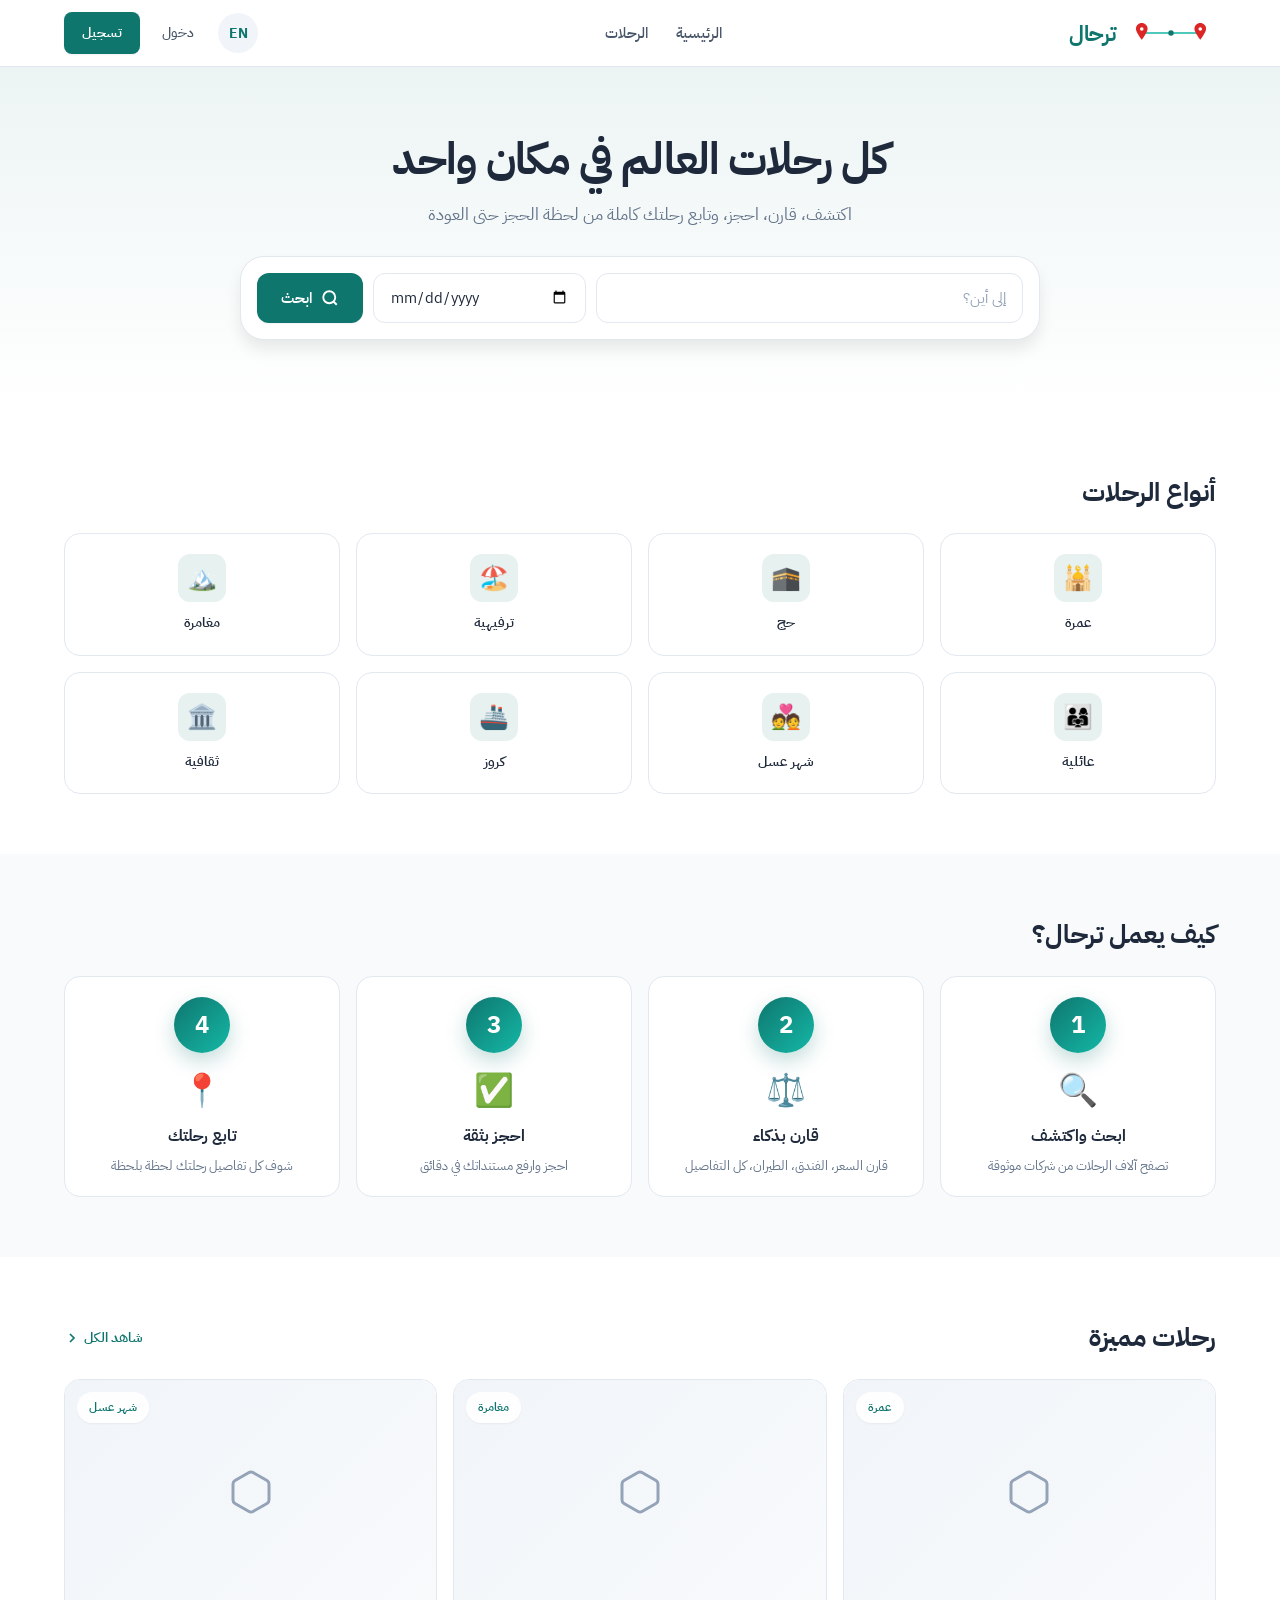
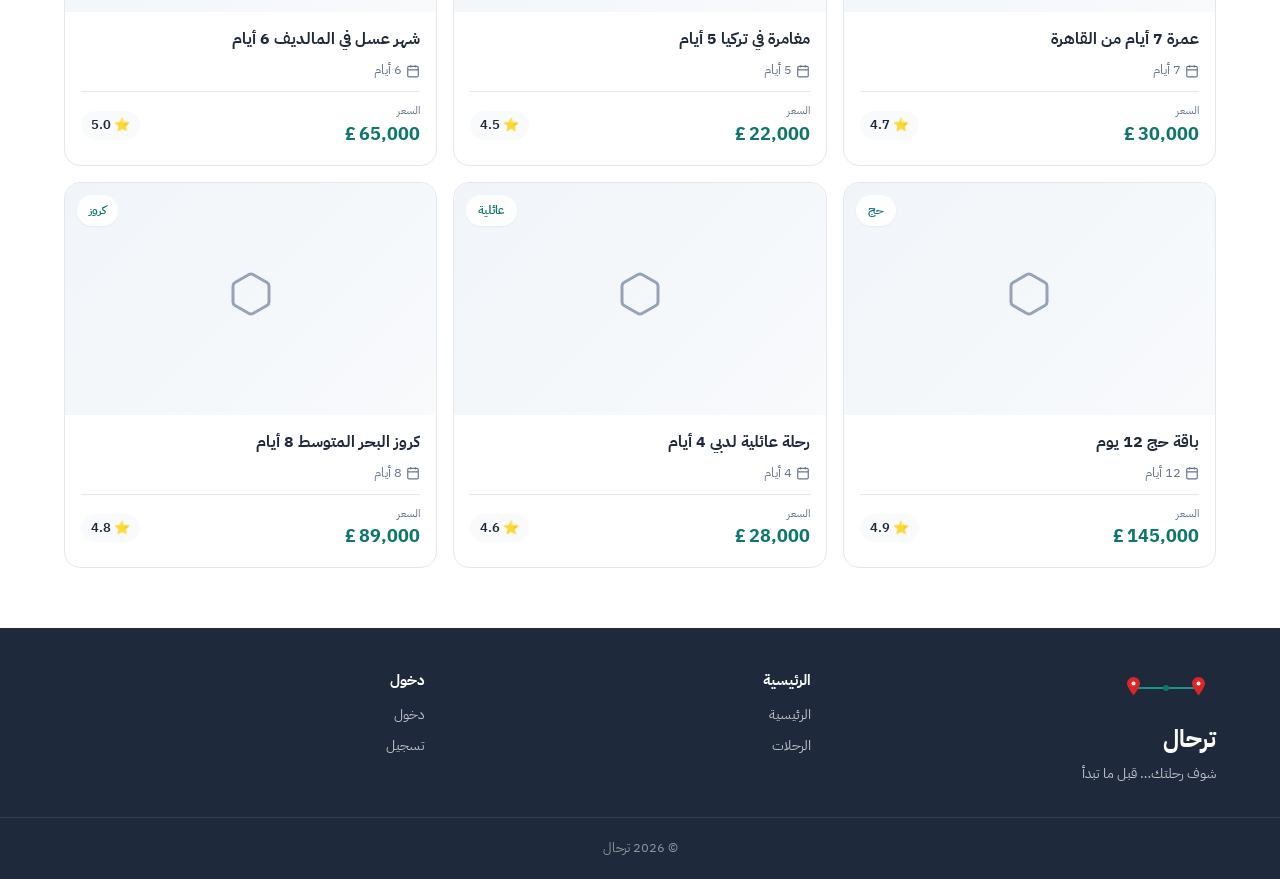
==== index.html @ b5b9d5e1 "Create index.html" ====
<!DOCTYPE html>
<html lang="ar" dir="rtl">
<head>
  <meta charset="UTF-8">
  <meta name="viewport" content="width=device-width, initial-scale=1.0, maximum-scale=5.0">
  <meta name="theme-color" content="#0F766E">
  <meta name="description" content="ترحال — منصة الرحلات العالمية. شوف رحلتك… قبل ما تبدأ">
  <title>ترحال — شوف رحلتك… قبل ما تبدأ</title>

  <!-- Favicon -->
  <link rel="icon" type="image/svg+xml" href="data:image/svg+xml,%3Csvg xmlns='http://www.w3.org/2000/svg' viewBox='0 0 100 100'%3E%3Ccircle cx='25' cy='35' r='10' fill='%23DC2626'/%3E%3Ccircle cx='25' cy='50' r='3' fill='%23DC2626'/%3E%3Cline x1='25' y1='42' x2='75' y2='42' stroke='%2314B8A6' stroke-width='3'/%3E%3Ccircle cx='50' cy='42' r='6' fill='%230F766E'/%3E%3Ccircle cx='75' cy='35' r='10' fill='%23DC2626'/%3E%3Ccircle cx='75' cy='50' r='3' fill='%23DC2626'/%3E%3C/svg%3E">

  <!-- Styles -->
  <link rel="stylesheet" href="assets/css/style.css">
</head>
<body>

  <!-- Header (يُملأ تلقائيًا من app.js) -->
  <header id="app-header"></header>

  <!-- ============== MAIN ============== -->
  <main>

    <!-- ============== HERO ============== -->
    <section class="tarhal-hero">
      <div class="tarhal-container">
        <h1 id="hero-title">كل رحلات العالم في مكان واحد</h1>
        <p id="hero-subtitle">اكتشف، قارن، احجز، وتابع رحلتك كاملة من لحظة الحجز حتى العودة</p>

        <div class="tarhal-hero-search">
          <form class="tarhal-hero-search-inner" id="search-form">
            <input
              type="text"
              class="tarhal-input"
              id="search-destination"
              placeholder="إلى أين؟"
              aria-label="الوجهة"
            >
            <input
              type="date"
              class="tarhal-input"
              id="search-date"
              aria-label="تاريخ السفر"
            >
            <button type="submit" class="tarhal-btn tarhal-btn-primary">
              <svg width="18" height="18" viewBox="0 0 24 24" fill="none" stroke="currentColor" stroke-width="2.5">
                <circle cx="11" cy="11" r="8"/>
                <line x1="21" y1="21" x2="16.65" y2="16.65"/>
              </svg>
              <span id="search-btn-text">ابحث</span>
            </button>
          </form>
        </div>
      </div>
    </section>

    <!-- ============== TRIP TYPES ============== -->
    <section class="tarhal-section">
      <div class="tarhal-container">
        <div class="tarhal-section-header">
          <h2 class="tarhal-section-title" id="types-title">أنواع الرحلات</h2>
        </div>
        <div class="tarhal-grid tarhal-grid-4" id="trip-types-grid">
          <!-- سيتم ملؤها من JavaScript -->
        </div>
      </div>
    </section>

    <!-- ============== HOW IT WORKS ============== -->
    <section class="tarhal-section" style="background: var(--bg-light);">
      <div class="tarhal-container">
        <div class="tarhal-section-header">
          <h2 class="tarhal-section-title" id="how-title">كيف يعمل ترحال؟</h2>
        </div>
        <div class="tarhal-grid tarhal-grid-4" id="how-grid">
          <!-- سيتم ملؤها من JavaScript -->
        </div>
      </div>
    </section>

    <!-- ============== FEATURED TRIPS ============== -->
    <section class="tarhal-section">
      <div class="tarhal-container">
        <div class="tarhal-section-header">
          <h2 class="tarhal-section-title" id="featured-title">رحلات مميزة</h2>
          <a href="trips.html" class="tarhal-section-link" id="view-all-link">
            <span>شاهد الكل</span>
            <svg width="16" height="16" viewBox="0 0 24 24" fill="none" stroke="currentColor" stroke-width="2.5">
              <polyline points="9 18 15 12 9 6"/>
            </svg>
          </a>
        </div>
        <div class="tarhal-grid tarhal-grid-3" id="featured-trips-grid">
          <!-- سيتم ملؤها من JavaScript -->
        </div>
      </div>
    </section>

  </main>

  <!-- Footer (يُملأ تلقائيًا من app.js) -->
  <footer id="app-footer"></footer>

  <!-- Scripts -->
  <script src="assets/js/config.js"></script>
  <script src="assets/js/i18n.js"></script>
  <script src="assets/js/app.js"></script>

  <script>
    // ============== INIT ==============
    document.addEventListener('DOMContentLoaded', () => {
      // Render shared UI
      initApp();

      // Translate static texts
      updateStaticTexts();

      // Render trip types
      renderTripTypes();

      // Render "how it works"
      renderHowItWorks();

      // Render featured trips
      renderFeaturedTrips();

      // Setup search form
      setupSearchForm();

      // Re-render on locale change
      window.addEventListener('storage', (e) => {
        if (e.key === 'locale') {
          updateStaticTexts();
          renderTripTypes();
          renderHowItWorks();
          renderFeaturedTrips();
        }
      });
    });

    // ============== STATIC TEXTS ==============
    function updateStaticTexts() {
      document.getElementById('hero-title').textContent = t('home.hero');
      document.getElementById('hero-subtitle').textContent = t('home.sub');
      document.getElementById('search-destination').placeholder = t('home.searchPlaceholder');
      document.getElementById('search-btn-text').textContent = t('home.search');
      document.getElementById('types-title').textContent = t('home.types');
      document.getElementById('how-title').textContent = t('home.howItWorks');
      document.getElementById('featured-title').textContent = t('home.featured');
      document.querySelector('#view-all-link span').textContent = t('home.viewAll');
      document.title = t('app.name') + ' — ' + t('app.tagline');
    }

    // ============== TRIP TYPES ==============
    function renderTripTypes() {
      const grid = document.getElementById('trip-types-grid');
      if (!grid) return;

      const types = [
        { key: 'umrah', icon: '🕌' },
        { key: 'hajj', icon: '🕋' },
        { key: 'leisure', icon: '🏖️' },
        { key: 'adventure', icon: '🏔️' },
        { key: 'family', icon: '👨‍👩‍👧' },
        { key: 'honeymoon', icon: '💑' },
        { key: 'cruise', icon: '🚢' },
        { key: 'cultural', icon: '🏛️' },
      ];

      grid.innerHTML = types.map(type => `
        <a href="trips.html?type=${type.key}" class="tarhal-type-card">
          <div class="tarhal-type-icon" style="font-size: 24px;">${type.icon}</div>
          <div class="tarhal-type-name">${t('tripTypes.' + type.key)}</div>
        </a>
      `).join('');
    }

    // ============== HOW IT WORKS ==============
    function renderHowItWorks() {
      const grid = document.getElementById('how-grid');
      if (!grid) return;

      const steps = [
        { num: '1', key: 'step1', descKey: 'step1Desc', icon: '🔍' },
        { num: '2', key: 'step2', descKey: 'step2Desc', icon: '⚖️' },
        { num: '3', key: 'step3', descKey: 'step3Desc', icon: '✅' },
        { num: '4', key: 'step4', descKey: 'step4Desc', icon: '📍' },
      ];

      grid.innerHTML = steps.map(step => `
        <div class="tarhal-card" style="text-align: center;">
          <div style="
            width: 56px;
            height: 56px;
            margin: 0 auto 12px;
            border-radius: 50%;
            background: linear-gradient(135deg, #0F766E 0%, #14B8A6 100%);
            color: white;
            display: flex;
            align-items: center;
            justify-content: center;
            font-size: 24px;
            font-weight: 700;
            box-shadow: 0 8px 20px rgba(15,118,110,0.25);
          ">${step.num}</div>
          <div style="font-size: 32px; margin-bottom: 8px;">${step.icon}</div>
          <div style="font-size: 16px; font-weight: 700; margin-bottom: 6px; color: var(--text-dark);">
            ${t('home.' + step.key)}
          </div>
          <div style="font-size: 13px; color: var(--text-gray); line-height: 1.6;">
            ${t('home.' + step.descKey)}
          </div>
        </div>
      `).join('');
    }

    // ============== FEATURED TRIPS ==============
    function renderFeaturedTrips() {
      const grid = document.getElementById('featured-trips-grid');
      if (!grid) return;

      // Use MOCK_TRIPS from app.js (first 6)
      const trips = MOCK_TRIPS.slice(0, 6);

      if (trips.length === 0) {
        grid.innerHTML = `
          <div class="tarhal-empty" style="grid-column: 1 / -1;">
            <div class="tarhal-empty-title">${t('trips.noResults')}</div>
            <div class="tarhal-empty-text">${t('trips.noResultsDesc')}</div>
          </div>
        `;
        return;
      }

      const isAr = getLocale() === 'ar';

      grid.innerHTML = trips.map(trip => `
        <a href="trip.html?slug=${trip.slug}" class="tarhal-trip-card">
          <div class="tarhal-trip-card-image">
            ${trip.cover_url
              ? `<img src="${trip.cover_url}" alt="${isAr ? trip.title_ar : trip.title_en}">`
              : `<div class="tarhal-trip-card-placeholder">
                  <svg width="48" height="48" viewBox="0 0 24 24" fill="none" stroke="currentColor" stroke-width="1.5">
                    <path d="M21 16V8a2 2 0 0 0-1-1.73l-7-4a2 2 0 0 0-2 0l-7 4A2 2 0 0 0 3 8v8a2 2 0 0 0 1 1.73l7 4a2 2 0 0 0 2 0l7-4A2 2 0 0 0 21 16z"/>
                  </svg>
                </div>`
            }
            <div class="tarhal-trip-card-badge">${t('tripTypes.' + trip.trip_type)}</div>
          </div>
          <div class="tarhal-trip-card-body">
            <h3 class="tarhal-trip-card-title">${isAr ? trip.title_ar : trip.title_en}</h3>
            <div class="tarhal-trip-card-meta">
              <span class="tarhal-trip-card-meta-item">
                <svg width="14" height="14" viewBox="0 0 24 24" fill="none" stroke="currentColor" stroke-width="2">
                  <rect x="3" y="4" width="18" height="18" rx="2" ry="2"/>
                  <line x1="16" y1="2" x2="16" y2="6"/>
                  <line x1="8" y1="2" x2="8" y2="6"/>
                  <line x1="3" y1="10" x2="21" y2="10"/>
                </svg>
                ${trip.days} ${t('trips.days')}
              </span>
            </div>
            <div class="tarhal-trip-card-footer">
              <div>
                <div class="tarhal-trip-card-price-label">${t('trip.price')}</div>
                <div class="tarhal-trip-card-price">${formatPrice(trip.base_price, trip.currency)}</div>
              </div>
              ${trip.rating_avg > 0 ? `
                <div class="tarhal-trip-card-rating">
                  ⭐ ${trip.rating_avg.toFixed(1)}
                </div>
              ` : ''}
            </div>
          </div>
        </a>
      `).join('');
    }

    // ============== SEARCH FORM ==============
    function setupSearchForm() {
      const form = document.getElementById('search-form');
      if (!form) return;

      form.addEventListener('submit', (e) => {
        e.preventDefault();
        const destination = document.getElementById('search-destination').value.trim();
        const date = document.getElementById('search-date').value;

        const params = new URLSearchParams();
        if (destination) params.set('q', destination);
        if (date) params.set('date', date);

        window.location.href = 'trips.html' + (params.toString() ? '?' + params.toString() : '');
      });
    }
  </script>

</body>
</html>
---- assets/css/style.css ----
/* ============================================
   TARHAL — Main Stylesheet
   Deep Teal Theme + IBM Plex Sans Arabic
   ============================================ */

/* ============== FONTS ============== */
@import url('https://fonts.googleapis.com/css2?family=IBM+Plex+Sans+Arabic:wght@300;400;500;600;700&family=Inter:wght@300;400;500;600;700&display=swap');

/* ============== CSS VARIABLES ============== */
:root {
  /* Brand Colors */
  --primary: #0F766E;
  --primary-dark: #0B5A53;
  --primary-light: #14B8A6;
  --accent: #D4A574;
  --accent-dark: #B8895A;
  --red: #DC2626;

  /* Text */
  --text-dark: #1E293B;
  --text-medium: #475569;
  --text-gray: #64748B;
  --text-light: #94A3B8;

  /* Backgrounds */
  --bg-white: #FFFFFF;
  --bg-light: #F8FAFC;
  --bg-gray: #F1F5F9;

  /* Borders */
  --border: #E2E8F0;
  --border-dark: #CBD5E1;

  /* Status */
  --success: #16A34A;
  --error: #DC2626;
  --warning: #EA580C;
  --info: #0284C7;

  /* Layout */
  --radius-sm: 8px;
  --radius: 12px;
  --radius-lg: 16px;
  --radius-xl: 24px;

  /* Shadows */
  --shadow-sm: 0 1px 2px rgba(0,0,0,0.05);
  --shadow: 0 4px 6px rgba(0,0,0,0.07);
  --shadow-md: 0 10px 15px rgba(0,0,0,0.08);
  --shadow-lg: 0 20px 25px rgba(0,0,0,0.1);

  /* Spacing */
  --container-max: 1200px;
  --container-padding: 16px;

  /* Transition */
  --transition: all 0.2s ease;

  /* Font */
  --font-ar: 'IBM Plex Sans Arabic', 'Cairo', sans-serif;
  --font-en: 'Inter', sans-serif;
}

/* ============== RESET ============== */
*,
*::before,
*::after {
  box-sizing: border-box;
  margin: 0;
  padding: 0;
}

html {
  scroll-behavior: smooth;
  -webkit-text-size-adjust: 100%;
}

body {
  font-family: var(--font-ar);
  font-size: 16px;
  line-height: 1.6;
  color: var(--text-dark);
  background: var(--bg-white);
  -webkit-font-smoothing: antialiased;
  -moz-osx-font-smoothing: grayscale;
  min-height: 100vh;
  display: flex;
  flex-direction: column;
  overflow-x: hidden;
}

html[lang="en"] body {
  font-family: var(--font-en);
}

img {
  max-width: 100%;
  height: auto;
  display: block;
}

a {
  color: inherit;
  text-decoration: none;
  transition: var(--transition);
}

button {
  font-family: inherit;
  cursor: pointer;
  border: none;
  background: none;
  color: inherit;
  font-size: inherit;
}

input,
textarea,
select {
  font-family: inherit;
  font-size: inherit;
  color: inherit;
}

ul {
  list-style: none;
}

/* ============== CONTAINER ============== */
.tarhal-container {
  max-width: var(--container-max);
  margin: 0 auto;
  padding: 0 var(--container-padding);
  width: 100%;
}

/* ============== HEADER ============== */
.tarhal-header {
  position: sticky;
  top: 0;
  z-index: 100;
  background: rgba(255, 255, 255, 0.95);
  backdrop-filter: blur(12px);
  -webkit-backdrop-filter: blur(12px);
  border-bottom: 1px solid var(--border);
}

.tarhal-header-inner {
  max-width: var(--container-max);
  margin: 0 auto;
  padding: 12px var(--container-padding);
  display: flex;
  align-items: center;
  justify-content: space-between;
  gap: 16px;
}

.tarhal-logo {
  display: flex;
  align-items: center;
  gap: 10px;
  flex-shrink: 0;
}

.tarhal-logo svg {
  display: block;
}

.tarhal-logo-text {
  font-size: 22px;
  font-weight: 700;
  color: var(--primary);
  letter-spacing: -0.02em;
}

.tarhal-nav-desktop {
  display: none;
  gap: 28px;
  align-items: center;
  flex: 1;
  justify-content: center;
}

.tarhal-nav-desktop a {
  font-weight: 500;
  color: var(--text-medium);
  font-size: 15px;
  position: relative;
}

.tarhal-nav-desktop a:hover {
  color: var(--primary);
}

.tarhal-header-actions {
  display: flex;
  align-items: center;
  gap: 10px;
}

.tarhal-locale-btn {
  width: 40px;
  height: 40px;
  border-radius: 50%;
  background: var(--bg-gray);
  color: var(--primary);
  font-weight: 700;
  font-size: 14px;
  display: flex;
  align-items: center;
  justify-content: center;
  transition: var(--transition);
}

.tarhal-locale-btn:hover {
  background: var(--primary);
  color: white;
}

.tarhal-auth-actions,
.tarhal-user-actions {
  display: flex;
  align-items: center;
  gap: 8px;
}

.tarhal-btn-text {
  padding: 8px 14px;
  font-weight: 500;
  color: var(--text-medium);
  font-size: 14px;
  border-radius: var(--radius-sm);
  transition: var(--transition);
}

.tarhal-btn-text:hover {
  color: var(--primary);
  background: var(--bg-light);
}

.tarhal-btn-primary-sm {
  padding: 10px 18px;
  background: var(--primary);
  color: white;
  font-weight: 600;
  font-size: 14px;
  border-radius: var(--radius-sm);
  transition: var(--transition);
  box-shadow: var(--shadow-sm);
}

.tarhal-btn-primary-sm:hover {
  background: var(--primary-dark);
  box-shadow: var(--shadow);
}

.tarhal-mobile-menu-btn {
  width: 40px;
  height: 40px;
  display: flex;
  align-items: center;
  justify-content: center;
  color: var(--text-dark);
  border-radius: var(--radius-sm);
  transition: var(--transition);
}

.tarhal-mobile-menu-btn:hover {
  background: var(--bg-gray);
}

.tarhal-mobile-menu {
  border-top: 1px solid var(--border);
  background: var(--bg-white);
  padding: 12px 0;
}

.tarhal-mobile-menu a {
  display: block;
  padding: 12px var(--container-padding);
  font-weight: 500;
  color: var(--text-medium);
  border-bottom: 1px solid var(--border);
}

.tarhal-mobile-menu a:last-child {
  border-bottom: none;
}

.tarhal-mobile-menu a:hover {
  background: var(--bg-light);
  color: var(--primary);
}

/* ============== BUTTONS ============== */
.tarhal-btn {
  display: inline-flex;
  align-items: center;
  justify-content: center;
  gap: 8px;
  padding: 12px 24px;
  border-radius: var(--radius);
  font-weight: 600;
  font-size: 15px;
  transition: var(--transition);
  cursor: pointer;
  border: none;
  text-align: center;
  white-space: nowrap;
  min-height: 48px;
}

.tarhal-btn-primary {
  background: var(--primary);
  color: white;
  box-shadow: var(--shadow-sm);
}

.tarhal-btn-primary:hover {
  background: var(--primary-dark);
  box-shadow: var(--shadow-md);
  transform: translateY(-1px);
}

.tarhal-btn-primary:disabled {
  opacity: 0.5;
  cursor: not-allowed;
  transform: none;
}

.tarhal-btn-outline {
  background: transparent;
  color: var(--primary);
  border: 2px solid var(--primary);
}

.tarhal-btn-outline:hover {
  background: var(--primary);
  color: white;
}

.tarhal-btn-secondary {
  background: var(--bg-gray);
  color: var(--text-dark);
}

.tarhal-btn-secondary:hover {
  background: var(--border);
}

.tarhal-btn-accent {
  background: var(--accent);
  color: white;
}

.tarhal-btn-accent:hover {
  background: var(--accent-dark);
}

.tarhal-btn-danger {
  background: var(--error);
  color: white;
}

.tarhal-btn-danger:hover {
  background: #B91C1C;
}

.tarhal-btn-block {
  width: 100%;
}

.tarhal-btn-lg {
  padding: 16px 32px;
  font-size: 16px;
  min-height: 56px;
}

/* ============== CARDS ============== */
.tarhal-card {
  background: var(--bg-white);
  border: 1px solid var(--border);
  border-radius: var(--radius-lg);
  padding: 20px;
  transition: var(--transition);
}

.tarhal-card:hover {
  box-shadow: var(--shadow-md);
  border-color: var(--border-dark);
}

.tarhal-card-flat {
  background: var(--bg-light);
  border: 1px solid var(--border);
  border-radius: var(--radius-lg);
  padding: 20px;
}

/* Trip Card */
.tarhal-trip-card {
  background: var(--bg-white);
  border: 1px solid var(--border);
  border-radius: var(--radius-lg);
  overflow: hidden;
  transition: var(--transition);
  display: flex;
  flex-direction: column;
  height: 100%;
}

.tarhal-trip-card:hover {
  box-shadow: var(--shadow-lg);
  transform: translateY(-4px);
  border-color: var(--primary-light);
}

.tarhal-trip-card-image {
  aspect-ratio: 16/10;
  background: linear-gradient(135deg, var(--bg-gray) 0%, var(--bg-light) 100%);
  position: relative;
  overflow: hidden;
  display: flex;
  align-items: center;
  justify-content: center;
}

.tarhal-trip-card-image img {
  width: 100%;
  height: 100%;
  object-fit: cover;
  transition: transform 0.4s ease;
}

.tarhal-trip-card:hover .tarhal-trip-card-image img {
  transform: scale(1.05);
}

.tarhal-trip-card-placeholder {
  color: var(--text-light);
}

.tarhal-trip-card-badge {
  position: absolute;
  top: 12px;
  inset-inline-start: 12px;
  background: rgba(255,255,255,0.95);
  padding: 6px 12px;
  border-radius: 20px;
  font-size: 12px;
  font-weight: 600;
  color: var(--primary);
  box-shadow: var(--shadow-sm);
}

.tarhal-trip-card-body {
  padding: 16px;
  flex: 1;
  display: flex;
  flex-direction: column;
  gap: 10px;
}

.tarhal-trip-card-title {
  font-size: 16px;
  font-weight: 700;
  color: var(--text-dark);
  line-height: 1.4;
  display: -webkit-box;
  -webkit-line-clamp: 2;
  -webkit-box-orient: vertical;
  overflow: hidden;
}

.tarhal-trip-card-meta {
  display: flex;
  flex-wrap: wrap;
  gap: 12px;
  font-size: 13px;
  color: var(--text-gray);
}

.tarhal-trip-card-meta-item {
  display: flex;
  align-items: center;
  gap: 4px;
}

.tarhal-trip-card-footer {
  display: flex;
  align-items: center;
  justify-content: space-between;
  padding-top: 10px;
  border-top: 1px solid var(--border);
  margin-top: auto;
}

.tarhal-trip-card-price {
  font-size: 18px;
  font-weight: 700;
  color: var(--primary);
}

.tarhal-trip-card-price-label {
  font-size: 11px;
  color: var(--text-gray);
  font-weight: 400;
  display: block;
}

.tarhal-trip-card-rating {
  display: flex;
  align-items: center;
  gap: 4px;
  font-size: 13px;
  font-weight: 600;
  color: var(--text-dark);
  background: var(--bg-light);
  padding: 4px 10px;
  border-radius: 20px;
}

/* ============== HERO ============== */
.tarhal-hero {
  background: linear-gradient(180deg, rgba(15,118,110,0.08) 0%, rgba(255,255,255,0) 100%);
  padding: 48px 0 56px;
  text-align: center;
}

.tarhal-hero h1 {
  font-size: 28px;
  font-weight: 700;
  color: var(--text-dark);
  margin-bottom: 12px;
  line-height: 1.3;
  letter-spacing: -0.02em;
}

.tarhal-hero p {
  font-size: 16px;
  color: var(--text-gray);
  margin-bottom: 28px;
  max-width: 600px;
  margin-inline: auto;
  padding: 0 16px;
}

.tarhal-hero-search {
  background: var(--bg-white);
  border-radius: var(--radius-xl);
  padding: 16px;
  box-shadow: var(--shadow-md);
  max-width: 800px;
  margin: 0 auto;
  border: 1px solid var(--border);
}

.tarhal-hero-search-inner {
  display: grid;
  grid-template-columns: 1fr;
  gap: 10px;
}

/* ============== FORMS ============== */
.tarhal-input,
.tarhal-select,
.tarhal-textarea {
  width: 100%;
  padding: 12px 16px;
  border: 1px solid var(--border);
  border-radius: var(--radius);
  background: var(--bg-white);
  font-size: 15px;
  transition: var(--transition);
  min-height: 48px;
  color: var(--text-dark);
}

.tarhal-input:focus,
.tarhal-select:focus,
.tarhal-textarea:focus {
  outline: none;
  border-color: var(--primary);
  box-shadow: 0 0 0 3px rgba(15,118,110,0.1);
}

.tarhal-input::placeholder,
.tarhal-textarea::placeholder {
  color: var(--text-light);
}

.tarhal-textarea {
  min-height: 100px;
  resize: vertical;
}

.tarhal-label {
  display: block;
  font-size: 14px;
  font-weight: 600;
  color: var(--text-dark);
  margin-bottom: 6px;
}

.tarhal-form-group {
  margin-bottom: 16px;
}

.tarhal-form-hint {
  font-size: 12px;
  color: var(--text-gray);
  margin-top: 4px;
}

.tarhal-form-error {
  font-size: 12px;
  color: var(--error);
  margin-top: 4px;
}

/* ============== BADGES ============== */
.tarhal-badge {
  display: inline-flex;
  align-items: center;
  gap: 4px;
  padding: 4px 10px;
  border-radius: 20px;
  font-size: 12px;
  font-weight: 600;
  background: var(--bg-gray);
  color: var(--text-dark);
}

.tarhal-badge-primary {
  background: rgba(15,118,110,0.1);
  color: var(--primary);
}

.tarhal-badge-success {
  background: rgba(22,163,74,0.1);
  color: var(--success);
}

.tarhal-badge-warning {
  background: rgba(234,88,12,0.1);
  color: var(--warning);
}

.tarhal-badge-error {
  background: rgba(220,38,38,0.1);
  color: var(--error);
}

.tarhal-badge-accent {
  background: rgba(212,165,116,0.15);
  color: var(--accent-dark);
}

/* ============== SECTIONS ============== */
.tarhal-section {
  padding: 40px 0;
}

.tarhal-section-header {
  display: flex;
  align-items: center;
  justify-content: space-between;
  margin-bottom: 20px;
  gap: 12px;
}

.tarhal-section-title {
  font-size: 22px;
  font-weight: 700;
  color: var(--text-dark);
}

.tarhal-section-link {
  color: var(--primary);
  font-weight: 600;
  font-size: 14px;
  display: flex;
  align-items: center;
  gap: 4px;
}

.tarhal-section-link:hover {
  gap: 8px;
}

/* ============== GRID ============== */
.tarhal-grid {
  display: grid;
  gap: 16px;
}

.tarhal-grid-2 {
  grid-template-columns: repeat(2, 1fr);
}

.tarhal-grid-3 {
  grid-template-columns: 1fr;
}

.tarhal-grid-4 {
  grid-template-columns: repeat(2, 1fr);
}

/* Trip types */
.tarhal-type-card {
  background: var(--bg-white);
  border: 1px solid var(--border);
  border-radius: var(--radius-lg);
  padding: 20px 12px;
  text-align: center;
  transition: var(--transition);
  cursor: pointer;
}

.tarhal-type-card:hover {
  border-color: var(--primary);
  transform: translateY(-2px);
  box-shadow: var(--shadow);
}

.tarhal-type-icon {
  width: 48px;
  height: 48px;
  margin: 0 auto 10px;
  border-radius: 12px;
  background: rgba(15,118,110,0.1);
  color: var(--primary);
  display: flex;
  align-items: center;
  justify-content: center;
}

.tarhal-type-name {
  font-size: 14px;
  font-weight: 600;
  color: var(--text-dark);
}

/* ============== FOOTER ============== */
.tarhal-footer {
  background: var(--text-dark);
  color: white;
  margin-top: auto;
  padding: 40px 0 20px;
}

.tarhal-footer-inner {
  max-width: var(--container-max);
  margin: 0 auto;
  padding: 0 var(--container-padding);
  display: grid;
  gap: 32px;
}

.tarhal-footer-brand {
  text-align: center;
}

.tarhal-footer-brand svg {
  margin: 0 auto 12px;
  display: block;
}

.tarhal-footer-name {
  font-size: 24px;
  font-weight: 700;
  color: white;
  margin-bottom: 4px;
}

.tarhal-footer-tagline {
  color: rgba(255,255,255,0.7);
  font-size: 14px;
}

.tarhal-footer-cols {
  display: grid;
  grid-template-columns: repeat(2, 1fr);
  gap: 24px;
}

.tarhal-footer-col h4 {
  font-size: 15px;
  font-weight: 700;
  margin-bottom: 12px;
  color: white;
}

.tarhal-footer-col a {
  display: block;
  color: rgba(255,255,255,0.7);
  font-size: 14px;
  margin-bottom: 8px;
}

.tarhal-footer-col a:hover {
  color: var(--accent);
}

.tarhal-footer-bottom {
  border-top: 1px solid rgba(255,255,255,0.1);
  margin-top: 32px;
  padding-top: 20px;
  text-align: center;
  font-size: 13px;
  color: rgba(255,255,255,0.5);
}

/* ============== AUTH PAGES ============== */
.tarhal-auth-page {
  min-height: calc(100vh - 200px);
  display: flex;
  align-items: center;
  justify-content: center;
  padding: 40px 16px;
  background: linear-gradient(180deg, rgba(15,118,110,0.05) 0%, var(--bg-white) 100%);
}

.tarhal-auth-card {
  background: var(--bg-white);
  border: 1px solid var(--border);
  border-radius: var(--radius-xl);
  padding: 32px 24px;
  width: 100%;
  max-width: 440px;
  box-shadow: var(--shadow-md);
}

.tarhal-auth-logo {
  text-align: center;
  margin-bottom: 24px;
}

.tarhal-auth-logo svg {
  margin: 0 auto 8px;
}

.tarhal-auth-title {
  font-size: 24px;
  font-weight: 700;
  text-align: center;
  margin-bottom: 6px;
}

.tarhal-auth-subtitle {
  text-align: center;
  color: var(--text-gray);
  font-size: 14px;
  margin-bottom: 24px;
}

.tarhal-auth-footer {
  text-align: center;
  margin-top: 20px;
  font-size: 14px;
  color: var(--text-gray);
}

.tarhal-auth-footer a {
  color: var(--primary);
  font-weight: 600;
}

.tarhal-role-selector {
  display: grid;
  grid-template-columns: 1fr 1fr;
  gap: 10px;
  margin-top: 6px;
}

.tarhal-role-option {
  padding: 14px 12px;
  border: 2px solid var(--border);
  border-radius: var(--radius);
  background: var(--bg-white);
  text-align: center;
  cursor: pointer;
  transition: var(--transition);
  font-weight: 500;
  font-size: 14px;
}

.tarhal-role-option:hover {
  border-color: var(--primary-light);
}

.tarhal-role-option.active {
  border-color: var(--primary);
  background: rgba(15,118,110,0.05);
  color: var(--primary);
  font-weight: 600;
}

/* ============== STATES ============== */
.tarhal-loading {
  text-align: center;
  padding: 60px 20px;
  color: var(--text-gray);
}

.tarhal-spinner {
  width: 40px;
  height: 40px;
  border: 3px solid var(--border);
  border-top-color: var(--primary);
  border-radius: 50%;
  margin: 0 auto 16px;
  animation: spin 0.8s linear infinite;
}

.tarhal-empty {
  text-align: center;
  padding: 60px 20px;
  color: var(--text-gray);
}

.tarhal-empty-icon {
  width: 64px;
  height: 64px;
  margin: 0 auto 16px;
  border-radius: 50%;
  background: var(--bg-gray);
  display: flex;
  align-items: center;
  justify-content: center;
  color: var(--text-light);
}

.tarhal-empty-title {
  font-size: 18px;
  font-weight: 700;
  color: var(--text-dark);
  margin-bottom: 8px;
}

.tarhal-empty-text {
  font-size: 14px;
  margin-bottom: 20px;
}

/* ============== ANIMATIONS ============== */
@keyframes spin {
  to { transform: rotate(360deg); }
}

@keyframes toastIn {
  from {
    opacity: 0;
    transform: translate(-50%, 20px);
  }
  to {
    opacity: 1;
    transform: translate(-50%, 0);
  }
}

@keyframes toastOut {
  from {
    opacity: 1;
    transform: translate(-50%, 0);
  }
  to {
    opacity: 0;
    transform: translate(-50%, 20px);
  }
}

@keyframes fadeIn {
  from { opacity: 0; }
  to { opacity: 1; }
}

.tarhal-fade-in {
  animation: fadeIn 0.3s ease-out;
}

/* ============== RESPONSIVE ============== */

/* Tablet */
@media (min-width: 640px) {
  :root {
    --container-padding: 24px;
  }

  .tarhal-hero {
    padding: 64px 0 72px;
  }

  .tarhal-hero h1 {
    font-size: 36px;
  }

  .tarhal-hero p {
    font-size: 17px;
  }

  .tarhal-grid-3 {
    grid-template-columns: repeat(2, 1fr);
  }

  .tarhal-grid-4 {
    grid-template-columns: repeat(3, 1fr);
  }

  .tarhal-auth-card {
    padding: 40px 32px;
  }

  .tarhal-footer-inner {
    grid-template-columns: 1fr 2fr;
  }

  .tarhal-footer-brand {
    text-align: start;
  }

  .tarhal-footer-brand svg {
    margin-inline: 0;
  }

  .tarhal-section-title {
    font-size: 26px;
  }

  .tarhal-hero-search-inner {
    grid-template-columns: 2fr 1fr auto;
  }
}

/* Desktop */
@media (min-width: 1024px) {
  .tarhal-nav-desktop {
    display: flex;
  }

  .tarhal-mobile-menu-btn {
    display: none;
  }

  .tarhal-hero h1 {
    font-size: 44px;
  }

  .tarhal-grid-3 {
    grid-template-columns: repeat(3, 1fr);
  }

  .tarhal-grid-4 {
    grid-template-columns: repeat(4, 1fr);
  }

  .tarhal-section {
    padding: 60px 0;
  }
}

/* ============== RTL/LTR ADJUSTMENTS ============== */
[dir="rtl"] .tarhal-trip-card-badge {
  inset-inline-start: auto;
  inset-inline-end: 12px;
}

/* ============== UTILITIES ============== */
.tarhal-text-center { text-align: center; }
.tarhal-text-start { text-align: start; }
.tarhal-text-end { text-align: end; }
.tarhal-mb-0 { margin-bottom: 0; }
.tarhal-mb-1 { margin-bottom: 8px; }
.tarhal-mb-2 { margin-bottom: 16px; }
.tarhal-mb-3 { margin-bottom: 24px; }
.tarhal-mb-4 { margin-bottom: 32px; }
.tarhal-mt-1 { margin-top: 8px; }
.tarhal-mt-2 { margin-top: 16px; }
.tarhal-mt-3 { margin-top: 24px; }
.tarhal-mt-4 { margin-top: 32px; }
.tarhal-hidden { display: none !important; }
.tarhal-flex { display: flex; }
.tarhal-flex-col { flex-direction: column; }
.tarhal-items-center { align-items: center; }
.tarhal-justify-between { justify-content: space-between; }
.tarhal-gap-1 { gap: 8px; }
.tarhal-gap-2 { gap: 16px; }
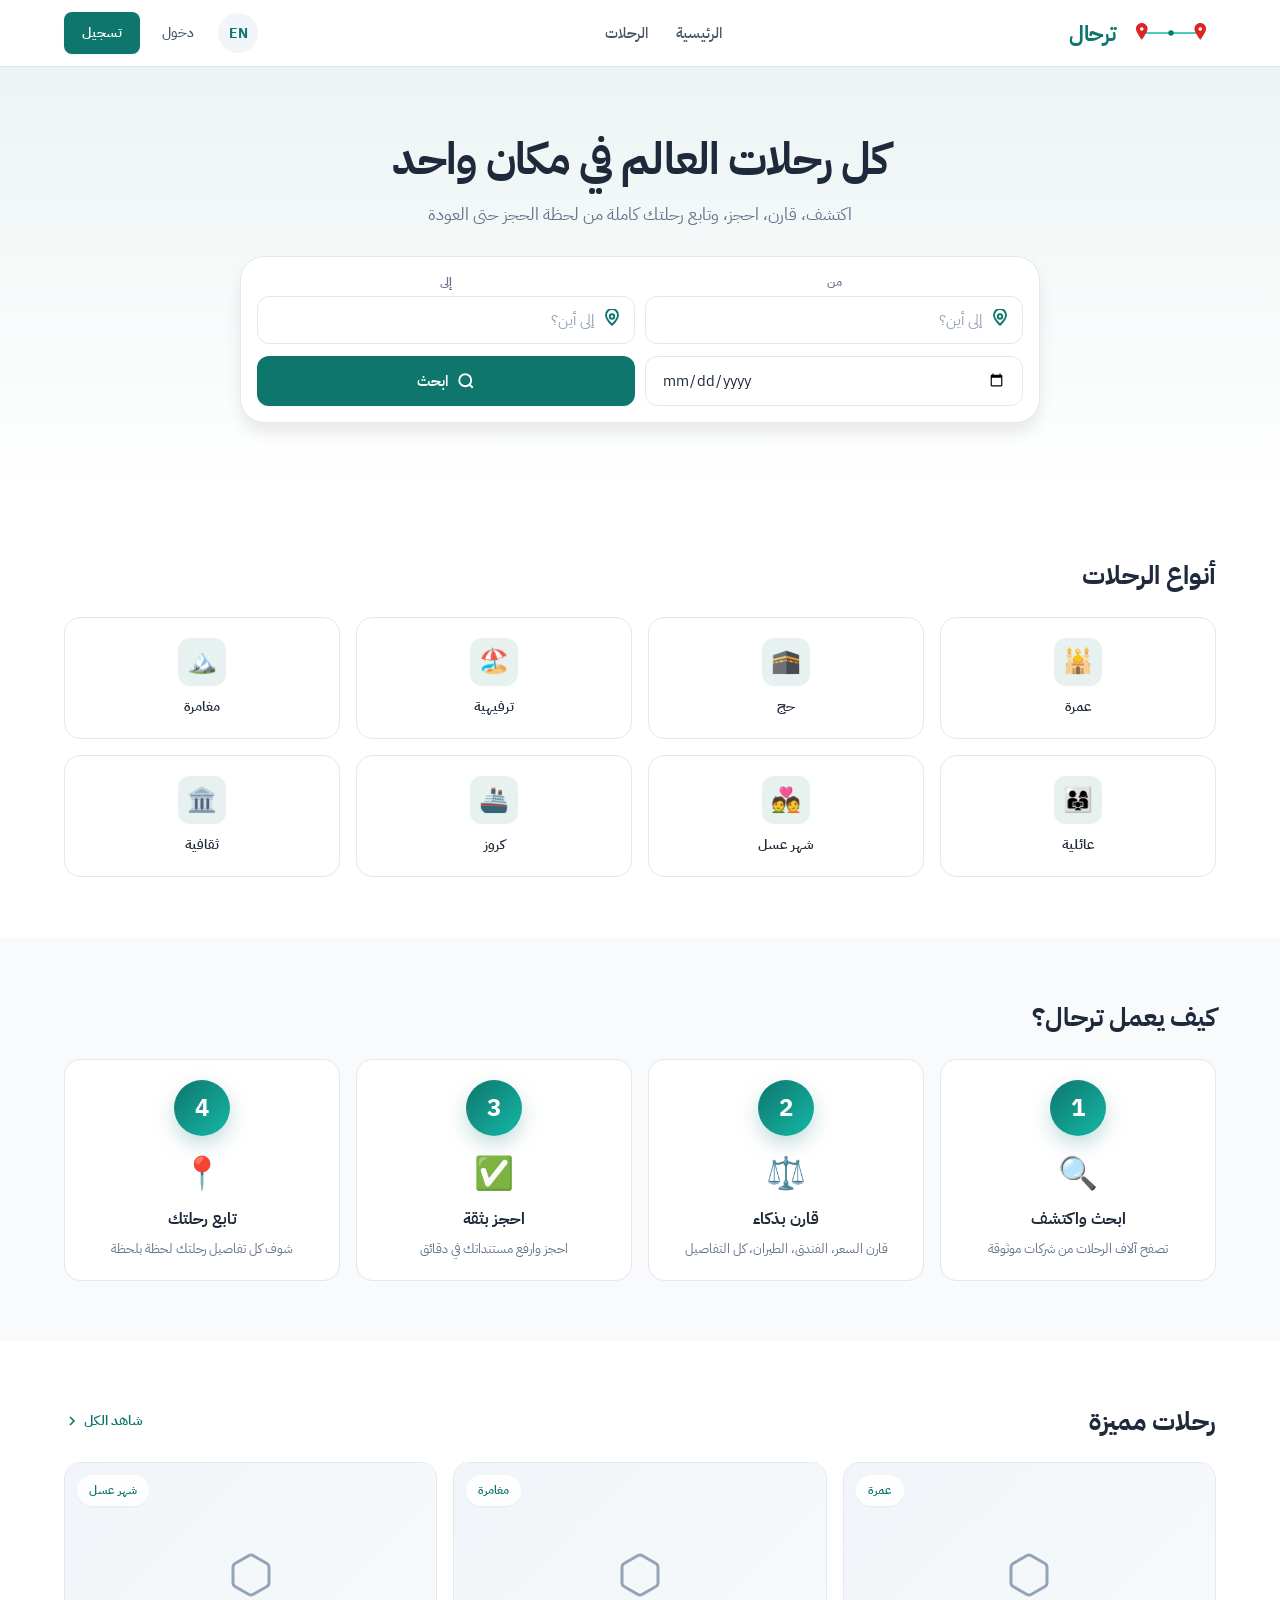
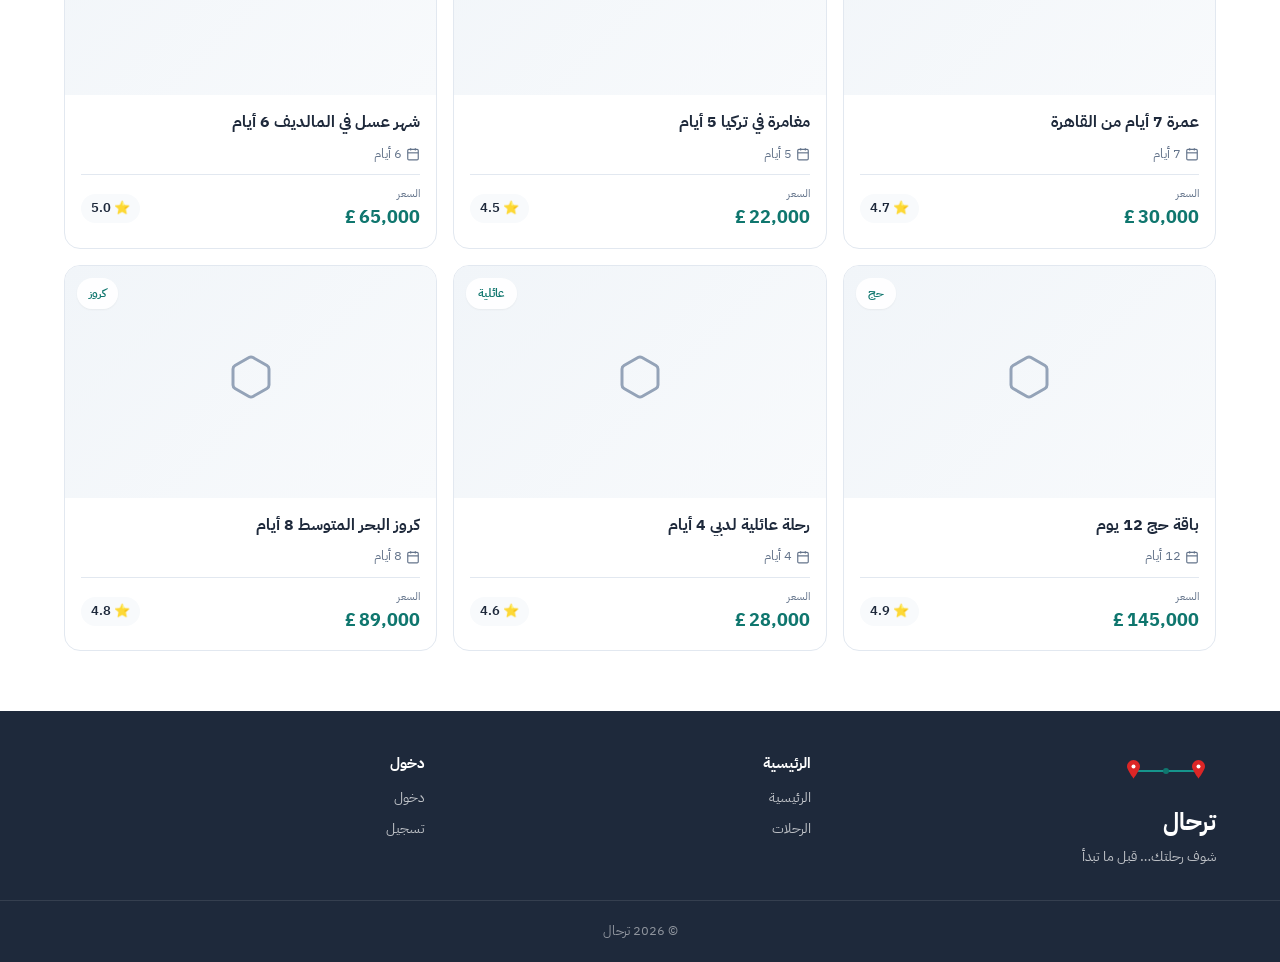
==== commit 78ad3bf9: "Update index.html" ====
--- a/index.html
+++ b/index.html
@@ -4,81 +4,182 @@
   <meta charset="UTF-8">
   <meta name="viewport" content="width=device-width, initial-scale=1.0, maximum-scale=5.0">
   <meta name="theme-color" content="#0F766E">
-  <meta name="description" content="ترحال — منصة الرحلات العالمية. شوف رحلتك… قبل ما تبدأ">
+  <meta name="description" content="ترحال — منصة الرحلات العالمية">
   <title>ترحال — شوف رحلتك… قبل ما تبدأ</title>
 
-  <!-- Favicon -->
-  <link rel="icon" type="image/svg+xml" href="data:image/svg+xml,%3Csvg xmlns='http://www.w3.org/2000/svg' viewBox='0 0 100 100'%3E%3Ccircle cx='25' cy='35' r='10' fill='%23DC2626'/%3E%3Ccircle cx='25' cy='50' r='3' fill='%23DC2626'/%3E%3Cline x1='25' y1='42' x2='75' y2='42' stroke='%2314B8A6' stroke-width='3'/%3E%3Ccircle cx='50' cy='42' r='6' fill='%230F766E'/%3E%3Ccircle cx='75' cy='35' r='10' fill='%23DC2626'/%3E%3Ccircle cx='75' cy='50' r='3' fill='%23DC2626'/%3E%3C/svg%3E">
-
-  <!-- Styles -->
   <link rel="stylesheet" href="assets/css/style.css">
+
+  <style>
+    /* ===== SEARCH FORM ===== */
+    .tarhal-search-form {
+      display: flex;
+      flex-direction: column;
+      gap: 12px;
+    }
+    .tarhal-search-row {
+      display: grid;
+      grid-template-columns: 1fr 1fr;
+      gap: 10px;
+    }
+    .tarhal-search-row-full {
+      grid-template-columns: 1fr auto;
+    }
+    .tarhal-field-wrap {
+      position: relative;
+    }
+    .tarhal-field-label {
+      font-size: 12px;
+      font-weight: 600;
+      color: var(--text-gray);
+      margin-bottom: 4px;
+      display: block;
+    }
+    .tarhal-field-icon {
+      position: absolute;
+      inset-inline-start: 14px;
+      top: calc(50% + 10px);
+      transform: translateY(-50%);
+      color: var(--primary);
+      pointer-events: none;
+    }
+    .tarhal-field-wrap .tarhal-input {
+      padding-inline-start: 40px;
+    }
+
+    /* ===== AUTOCOMPLETE DROPDOWN ===== */
+    .tarhal-dd {
+      position: absolute;
+      top: 100%;
+      inset-inline: 0;
+      margin-top: 4px;
+      background: white;
+      border: 1px solid var(--border);
+      border-radius: var(--radius);
+      box-shadow: 0 8px 24px rgba(0,0,0,0.12);
+      max-height: 260px;
+      overflow-y: auto;
+      z-index: 1000;
+      display: none;
+    }
+    .tarhal-dd.open { display: block; }
+    .tarhal-dd-item {
+      padding: 10px 14px;
+      cursor: pointer;
+      display: flex;
+      align-items: center;
+      gap: 10px;
+      font-size: 14px;
+      border-bottom: 1px solid var(--border);
+    }
+    .tarhal-dd-item:last-child { border-bottom: none; }
+    .tarhal-dd-item:hover,
+    .tarhal-dd-item.active {
+      background: rgba(15,118,110,0.06);
+    }
+    .tarhal-dd-flag { font-size: 20px; line-height: 1; }
+    .tarhal-dd-name { flex: 1; }
+    .tarhal-dd-sub {
+      font-size: 11px;
+      color: var(--text-gray);
+      display: block;
+    }
+    .tarhal-dd-empty {
+      padding: 16px;
+      text-align: center;
+      color: var(--text-gray);
+      font-size: 13px;
+    }
+    .tarhal-dd-loading {
+      padding: 12px;
+      text-align: center;
+      color: var(--text-gray);
+      font-size: 13px;
+    }
+
+    /* Selected state */
+    .tarhal-field-wrap.has-value .tarhal-input {
+      border-color: var(--primary);
+      background: rgba(15,118,110,0.04);
+    }
+
+    @media (min-width: 640px) {
+      .tarhal-search-row {
+        grid-template-columns: 1fr 1fr;
+      }
+    }
+  </style>
 </head>
 <body>
 
-  <!-- Header (يُملأ تلقائيًا من app.js) -->
   <header id="app-header"></header>
 
-  <!-- ============== MAIN ============== -->
   <main>
-
-    <!-- ============== HERO ============== -->
     <section class="tarhal-hero">
       <div class="tarhal-container">
         <h1 id="hero-title">كل رحلات العالم في مكان واحد</h1>
-        <p id="hero-subtitle">اكتشف، قارن، احجز، وتابع رحلتك كاملة من لحظة الحجز حتى العودة</p>
+        <p id="hero-subtitle">اكتشف، قارن، احجز، وتابع رحلتك كاملة</p>
 
         <div class="tarhal-hero-search">
-          <form class="tarhal-hero-search-inner" id="search-form">
-            <input
-              type="text"
-              class="tarhal-input"
-              id="search-destination"
-              placeholder="إلى أين؟"
-              aria-label="الوجهة"
-            >
-            <input
-              type="date"
-              class="tarhal-input"
-              id="search-date"
-              aria-label="تاريخ السفر"
-            >
-            <button type="submit" class="tarhal-btn tarhal-btn-primary">
-              <svg width="18" height="18" viewBox="0 0 24 24" fill="none" stroke="currentColor" stroke-width="2.5">
-                <circle cx="11" cy="11" r="8"/>
-                <line x1="21" y1="21" x2="16.65" y2="16.65"/>
-              </svg>
-              <span id="search-btn-text">ابحث</span>
-            </button>
+          <form class="tarhal-search-form" id="search-form" autocomplete="off">
+
+            <div class="tarhal-search-row">
+              <!-- FROM -->
+              <div class="tarhal-field-wrap" id="from-wrap">
+                <label class="tarhal-field-label" id="from-label">من</label>
+                <svg class="tarhal-field-icon" width="18" height="18" viewBox="0 0 24 24" fill="none" stroke="currentColor" stroke-width="2.5">
+                  <circle cx="12" cy="10" r="3"/>
+                  <path d="M12 21s-8-7.5-8-13a8 8 0 1 1 16 0c0 5.5-8 13-8 13z"/>
+                </svg>
+                <input type="text" id="from-input" class="tarhal-input" placeholder="الدولة أو المدينة" autocomplete="off">
+                <div class="tarhal-dd" id="from-dd"></div>
+              </div>
+
+              <!-- TO -->
+              <div class="tarhal-field-wrap" id="to-wrap">
+                <label class="tarhal-field-label" id="to-label">إلى</label>
+                <svg class="tarhal-field-icon" width="18" height="18" viewBox="0 0 24 24" fill="none" stroke="currentColor" stroke-width="2.5">
+                  <circle cx="12" cy="10" r="3"/>
+                  <path d="M12 21s-8-7.5-8-13a8 8 0 1 1 16 0c0 5.5-8 13-8 13z"/>
+                </svg>
+                <input type="text" id="to-input" class="tarhal-input" placeholder="الدولة أو المدينة" autocomplete="off">
+                <div class="tarhal-dd" id="to-dd"></div>
+              </div>
+            </div>
+
+            <div class="tarhal-search-row tarhal-search-row-full">
+              <input type="date" id="search-date" class="tarhal-input" aria-label="التاريخ">
+              <button type="submit" class="tarhal-btn tarhal-btn-primary">
+                <svg width="18" height="18" viewBox="0 0 24 24" fill="none" stroke="currentColor" stroke-width="2.5">
+                  <circle cx="11" cy="11" r="8"/>
+                  <line x1="21" y1="21" x2="16.65" y2="16.65"/>
+                </svg>
+                <span id="search-btn-text">ابحث</span>
+              </button>
+            </div>
+
           </form>
         </div>
       </div>
     </section>
 
-    <!-- ============== TRIP TYPES ============== -->
     <section class="tarhal-section">
       <div class="tarhal-container">
         <div class="tarhal-section-header">
           <h2 class="tarhal-section-title" id="types-title">أنواع الرحلات</h2>
         </div>
-        <div class="tarhal-grid tarhal-grid-4" id="trip-types-grid">
-          <!-- سيتم ملؤها من JavaScript -->
-        </div>
+        <div class="tarhal-grid tarhal-grid-4" id="trip-types-grid"></div>
       </div>
     </section>
 
-    <!-- ============== HOW IT WORKS ============== -->
     <section class="tarhal-section" style="background: var(--bg-light);">
       <div class="tarhal-container">
         <div class="tarhal-section-header">
           <h2 class="tarhal-section-title" id="how-title">كيف يعمل ترحال؟</h2>
         </div>
-        <div class="tarhal-grid tarhal-grid-4" id="how-grid">
-          <!-- سيتم ملؤها من JavaScript -->
-        </div>
+        <div class="tarhal-grid tarhal-grid-4" id="how-grid"></div>
       </div>
     </section>
 
-    <!-- ============== FEATURED TRIPS ============== -->
     <section class="tarhal-section">
       <div class="tarhal-container">
         <div class="tarhal-section-header">
@@ -90,59 +191,64 @@
             </svg>
           </a>
         </div>
-        <div class="tarhal-grid tarhal-grid-3" id="featured-trips-grid">
-          <!-- سيتم ملؤها من JavaScript -->
-        </div>
+        <div class="tarhal-grid tarhal-grid-3" id="featured-trips-grid"></div>
       </div>
     </section>
-
   </main>
 
-  <!-- Footer (يُملأ تلقائيًا من app.js) -->
   <footer id="app-footer"></footer>
 
-  <!-- Scripts -->
   <script src="assets/js/config.js"></script>
+  <script src="assets/js/data.js"></script>
   <script src="assets/js/i18n.js"></script>
   <script src="assets/js/app.js"></script>
 
   <script>
-    // ============== INIT ==============
-    document.addEventListener('DOMContentLoaded', () => {
-      // Render shared UI
+    // ============================================
+    // INIT
+    // ============================================
+    document.addEventListener('DOMContentLoaded', async () => {
       initApp();
-
-      // Translate static texts
       updateStaticTexts();
 
-      // Render trip types
+      // Load countries + detect currency
+      await loadCountries();
+      await initUserCurrency();
+
+      // Render sections
       renderTripTypes();
-
-      // Render "how it works"
       renderHowItWorks();
-
-      // Render featured trips
       renderFeaturedTrips();
 
-      // Setup search form
-      setupSearchForm();
-
-      // Re-render on locale change
-      window.addEventListener('storage', (e) => {
-        if (e.key === 'locale') {
-          updateStaticTexts();
-          renderTripTypes();
-          renderHowItWorks();
-          renderFeaturedTrips();
-        }
-      });
+      // Autocomplete
+      new TarhalAutocomplete('from-input', 'from-dd', 'from-wrap');
+      new TarhalAutocomplete('to-input', 'to-dd', 'to-wrap');
+
+      // Search submit
+      document.getElementById('search-form').addEventListener('submit', handleSearch);
     });
 
-    // ============== STATIC TEXTS ==============
+    // ============================================
+    // CURRENCY DETECTION
+    // ============================================
+    async function initUserCurrency() {
+      if (localStorage.getItem('currency')) return; // already set
+      const detected = await detectUserCountry();
+      if (detected && detected.currency) {
+        setCurrency(detected.currency);
+      }
+    }
+
+    // ============================================
+    // STATIC TEXTS
+    // ============================================
     function updateStaticTexts() {
       document.getElementById('hero-title').textContent = t('home.hero');
       document.getElementById('hero-subtitle').textContent = t('home.sub');
-      document.getElementById('search-destination').placeholder = t('home.searchPlaceholder');
+      document.getElementById('from-label').textContent = t('home.from');
+      document.getElementById('to-label').textContent = t('home.to');
+      document.getElementById('from-input').placeholder = t('home.searchPlaceholder');
+      document.getElementById('to-input').placeholder = t('home.searchPlaceholder');
       document.getElementById('search-btn-text').textContent = t('home.search');
       document.getElementById('types-title').textContent = t('home.types');
       document.getElementById('how-title').textContent = t('home.howItWorks');
@@ -151,11 +257,217 @@
       document.title = t('app.name') + ' — ' + t('app.tagline');
     }
 
-    // ============== TRIP TYPES ==============
+    // ============================================
+    // AUTOCOMPLETE CLASS
+    // ============================================
+    class TarhalAutocomplete {
+      constructor(inputId, ddId, wrapId) {
+        this.input = document.getElementById(inputId);
+        this.dd = document.getElementById(ddId);
+        this.wrap = document.getElementById(wrapId);
+        this.selectedCountry = null;
+        this.selectedCity = null;
+        this.stage = 'country'; // 'country' | 'city'
+        this.items = [];
+        this.activeIndex = -1;
+        this.init();
+      }
+
+      init() {
+        this.input.addEventListener('focus', () => this.onFocus());
+        this.input.addEventListener('input', () => this.onInput());
+        this.input.addEventListener('keydown', (e) => this.onKey(e));
+        document.addEventListener('click', (e) => {
+          if (!this.wrap.contains(e.target)) this.close();
+        });
+      }
+
+      async onFocus() {
+        if (this.stage === 'city' && this.selectedCountry) {
+          await this.showCities('');
+        } else if (!this.input.value) {
+          await this.showCountries('');
+        }
+      }
+
+      async onInput() {
+        const q = this.input.value.trim().toLowerCase();
+
+        // If user modifies after picking a city, reset
+        if (this.selectedCity && this.input.value !== this.selectedCity.displayName) {
+          this.selectedCity = null;
+        }
+        if (this.selectedCountry && !this.input.value.startsWith(this.selectedCountry.displayName)) {
+          // user typed something else
+          if (this.stage === 'city') {
+            this.stage = 'country';
+            this.selectedCountry = null;
+            this.wrap.classList.remove('has-value');
+          }
+        }
+
+        if (this.stage === 'city' && this.selectedCountry) {
+          await this.showCities(q);
+        } else {
+          await this.showCountries(q);
+        }
+      }
+
+      async showCountries(query) {
+        this.dd.innerHTML = '<div class="tarhal-dd-loading">...</div>';
+        this.dd.classList.add('open');
+
+        const countries = await loadCountries();
+        const q = query.toLowerCase();
+
+        const filtered = (q
+          ? countries.filter(c =>
+              c.nameEn.toLowerCase().includes(q) ||
+              c.nameAr.includes(query) ||
+              c.code.toLowerCase() === q
+            )
+          : countries
+        ).slice(0, 25);
+
+        this.items = filtered.map(c => ({
+          type: 'country',
+          code: c.code,
+          flag: c.flag,
+          name: isRTL() ? c.nameAr : c.nameEn,
+          sub: isRTL() ? c.nameEn : c.nameAr,
+          displayName: `${c.flag} ${isRTL() ? c.nameAr : c.nameEn}`,
+          raw: c,
+        }));
+
+        this.render();
+      }
+
+      async showCities(query) {
+        this.dd.innerHTML = '<div class="tarhal-dd-loading">جاري تحميل المدن…</div>';
+        this.dd.classList.add('open');
+
+        const cities = await loadCities(this.selectedCountry.code);
+        const q = query.toLowerCase();
+
+        const filtered = (q
+          ? cities.filter(c => c.name.toLowerCase().includes(q))
+          : cities
+        ).slice(0, 40);
+
+        this.items = filtered.map(c => ({
+          type: 'city',
+          name: c.name,
+          flag: this.selectedCountry.flag,
+          sub: isRTL() ? this.selectedCountry.nameAr : this.selectedCountry.nameEn,
+          displayName: `${this.selectedCountry.flag} ${isRTL() ? this.selectedCountry.nameAr : this.selectedCountry.nameEn} — ${c.name}`,
+          raw: c,
+        }));
+
+        this.render();
+      }
+
+      render() {
+        if (this.items.length === 0) {
+          this.dd.innerHTML = `<div class="tarhal-dd-empty">لا توجد نتائج</div>`;
+          return;
+        }
+
+        this.dd.innerHTML = this.items.map((item, i) => `
+          <div class="tarhal-dd-item" data-index="${i}">
+            <span class="tarhal-dd-flag">${item.flag || '📍'}</span>
+            <span class="tarhal-dd-name">
+              ${item.name}
+              <span class="tarhal-dd-sub">${item.sub || ''}</span>
+            </span>
+          </div>
+        `).join('');
+
+        this.dd.querySelectorAll('.tarhal-dd-item').forEach(el => {
+          el.addEventListener('click', () => {
+            this.select(Number(el.dataset.index));
+          });
+        });
+
+        this.activeIndex = -1;
+      }
+
+      select(index) {
+        const item = this.items[index];
+        if (!item) return;
+
+        if (item.type === 'country') {
+          this.selectedCountry = item.raw;
+          this.selectedCity = null;
+          this.input.value = item.displayName;
+          this.stage = 'city';
+          this.wrap.classList.add('has-value');
+          // Immediately show cities
+          this.showCities('');
+        } else if (item.type === 'city') {
+          this.selectedCity = item.raw;
+          this.input.value = item.displayName;
+          this.wrap.classList.add('has-value');
+          this.close();
+        }
+      }
+
+      onKey(e) {
+        if (!this.dd.classList.contains('open')) return;
+        const items = this.dd.querySelectorAll('.tarhal-dd-item');
+        if (items.length === 0) return;
+
+        if (e.key === 'ArrowDown') {
+          e.preventDefault();
+          this.activeIndex = Math.min(this.activeIndex + 1, items.length - 1);
+          this.highlight(items);
+        } else if (e.key === 'ArrowUp') {
+          e.preventDefault();
+          this.activeIndex = Math.max(this.activeIndex - 1, 0);
+          this.highlight(items);
+        } else if (e.key === 'Enter') {
+          if (this.activeIndex >= 0) {
+            e.preventDefault();
+            this.select(this.activeIndex);
+          }
+        } else if (e.key === 'Escape') {
+          this.close();
+        }
+      }
+
+      highlight(items) {
+        items.forEach((el, i) => el.classList.toggle('active', i === this.activeIndex));
+      }
+
+      close() {
+        this.dd.classList.remove('open');
+        this.dd.innerHTML = '';
+        this.activeIndex = -1;
+      }
+    }
+
+    // ============================================
+    // SEARCH SUBMIT
+    // ============================================
+    function handleSearch(e) {
+      e.preventDefault();
+      const from = document.getElementById('from-input').value.trim();
+      const to = document.getElementById('to-input').value.trim();
+      const date = document.getElementById('search-date').value;
+
+      const params = new URLSearchParams();
+      if (from) params.set('from', from);
+      if (to) params.set('to', to);
+      if (date) params.set('date', date);
+
+      window.location.href = 'trips.html' + (params.toString() ? '?' + params.toString() : '');
+    }
+
+    // ============================================
+    // TRIP TYPES
+    // ============================================
     function renderTripTypes() {
       const grid = document.getElementById('trip-types-grid');
       if (!grid) return;
-
       const types = [
         { key: 'umrah', icon: '🕌' },
         { key: 'hajj', icon: '🕋' },
@@ -166,7 +478,6 @@
         { key: 'cruise', icon: '🚢' },
         { key: 'cultural', icon: '🏛️' },
       ];
-
       grid.innerHTML = types.map(type => `
         <a href="trips.html?type=${type.key}" class="tarhal-type-card">
           <div class="tarhal-type-icon" style="font-size: 24px;">${type.icon}</div>
@@ -175,84 +486,52 @@
       `).join('');
     }
 
-    // ============== HOW IT WORKS ==============
+    // ============================================
+    // HOW IT WORKS
+    // ============================================
     function renderHowItWorks() {
       const grid = document.getElementById('how-grid');
       if (!grid) return;
-
       const steps = [
         { num: '1', key: 'step1', descKey: 'step1Desc', icon: '🔍' },
         { num: '2', key: 'step2', descKey: 'step2Desc', icon: '⚖️' },
         { num: '3', key: 'step3', descKey: 'step3Desc', icon: '✅' },
         { num: '4', key: 'step4', descKey: 'step4Desc', icon: '📍' },
       ];
-
       grid.innerHTML = steps.map(step => `
         <div class="tarhal-card" style="text-align: center;">
-          <div style="
-            width: 56px;
-            height: 56px;
-            margin: 0 auto 12px;
-            border-radius: 50%;
-            background: linear-gradient(135deg, #0F766E 0%, #14B8A6 100%);
-            color: white;
-            display: flex;
-            align-items: center;
-            justify-content: center;
-            font-size: 24px;
-            font-weight: 700;
-            box-shadow: 0 8px 20px rgba(15,118,110,0.25);
-          ">${step.num}</div>
-          <div style="font-size: 32px; margin-bottom: 8px;">${step.icon}</div>
-          <div style="font-size: 16px; font-weight: 700; margin-bottom: 6px; color: var(--text-dark);">
-            ${t('home.' + step.key)}
-          </div>
-          <div style="font-size: 13px; color: var(--text-gray); line-height: 1.6;">
-            ${t('home.' + step.descKey)}
-          </div>
+          <div style="width:56px;height:56px;margin:0 auto 12px;border-radius:50%;background:linear-gradient(135deg,#0F766E,#14B8A6);color:white;display:flex;align-items:center;justify-content:center;font-size:24px;font-weight:700;box-shadow:0 8px 20px rgba(15,118,110,0.25);">${step.num}</div>
+          <div style="font-size:32px;margin-bottom:8px;">${step.icon}</div>
+          <div style="font-size:16px;font-weight:700;margin-bottom:6px;color:var(--text-dark);">${t('home.'+step.key)}</div>
+          <div style="font-size:13px;color:var(--text-gray);line-height:1.6;">${t('home.'+step.descKey)}</div>
         </div>
       `).join('');
     }
 
-    // ============== FEATURED TRIPS ==============
+    // ============================================
+    // FEATURED TRIPS
+    // ============================================
     function renderFeaturedTrips() {
       const grid = document.getElementById('featured-trips-grid');
       if (!grid) return;
-
-      // Use MOCK_TRIPS from app.js (first 6)
       const trips = MOCK_TRIPS.slice(0, 6);
-
-      if (trips.length === 0) {
-        grid.innerHTML = `
-          <div class="tarhal-empty" style="grid-column: 1 / -1;">
-            <div class="tarhal-empty-title">${t('trips.noResults')}</div>
-            <div class="tarhal-empty-text">${t('trips.noResultsDesc')}</div>
-          </div>
-        `;
-        return;
-      }
-
-      const isAr = getLocale() === 'ar';
-
+      const isAr = isRTL();
       grid.innerHTML = trips.map(trip => `
         <a href="trip.html?slug=${trip.slug}" class="tarhal-trip-card">
           <div class="tarhal-trip-card-image">
-            ${trip.cover_url
-              ? `<img src="${trip.cover_url}" alt="${isAr ? trip.title_ar : trip.title_en}">`
-              : `<div class="tarhal-trip-card-placeholder">
-                  <svg width="48" height="48" viewBox="0 0 24 24" fill="none" stroke="currentColor" stroke-width="1.5">
-                    <path d="M21 16V8a2 2 0 0 0-1-1.73l-7-4a2 2 0 0 0-2 0l-7 4A2 2 0 0 0 3 8v8a2 2 0 0 0 1 1.73l7 4a2 2 0 0 0 2 0l7-4A2 2 0 0 0 21 16z"/>
-                  </svg>
-                </div>`
-            }
-            <div class="tarhal-trip-card-badge">${t('tripTypes.' + trip.trip_type)}</div>
+            <div class="tarhal-trip-card-placeholder">
+              <svg width="48" height="48" viewBox="0 0 24 24" fill="none" stroke="currentColor" stroke-width="1.5">
+                <path d="M21 16V8a2 2 0 0 0-1-1.73l-7-4a2 2 0 0 0-2 0l-7 4A2 2 0 0 0 3 8v8a2 2 0 0 0 1 1.73l7 4a2 2 0 0 0 2 0l7-4A2 2 0 0 0 21 16z"/>
+              </svg>
+            </div>
+            <div class="tarhal-trip-card-badge">${t('tripTypes.'+trip.trip_type)}</div>
           </div>
           <div class="tarhal-trip-card-body">
             <h3 class="tarhal-trip-card-title">${isAr ? trip.title_ar : trip.title_en}</h3>
             <div class="tarhal-trip-card-meta">
               <span class="tarhal-trip-card-meta-item">
                 <svg width="14" height="14" viewBox="0 0 24 24" fill="none" stroke="currentColor" stroke-width="2">
-                  <rect x="3" y="4" width="18" height="18" rx="2" ry="2"/>
+                  <rect x="3" y="4" width="18" height="18" rx="2"/>
                   <line x1="16" y1="2" x2="16" y2="6"/>
                   <line x1="8" y1="2" x2="8" y2="6"/>
                   <line x1="3" y1="10" x2="21" y2="10"/>
@@ -265,34 +544,12 @@
                 <div class="tarhal-trip-card-price-label">${t('trip.price')}</div>
                 <div class="tarhal-trip-card-price">${formatPrice(trip.base_price, trip.currency)}</div>
               </div>
-              ${trip.rating_avg > 0 ? `
-                <div class="tarhal-trip-card-rating">
-                  ⭐ ${trip.rating_avg.toFixed(1)}
-                </div>
-              ` : ''}
+              ${trip.rating_avg > 0 ? `<div class="tarhal-trip-card-rating">⭐ ${trip.rating_avg.toFixed(1)}</div>` : ''}
             </div>
           </div>
         </a>
       `).join('');
     }
-
-    // ============== SEARCH FORM ==============
-    function setupSearchForm() {
-      const form = document.getElementById('search-form');
-      if (!form) return;
-
-      form.addEventListener('submit', (e) => {
-        e.preventDefault();
-        const destination = document.getElementById('search-destination').value.trim();
-        const date = document.getElementById('search-date').value;
-
-        const params = new URLSearchParams();
-        if (destination) params.set('q', destination);
-        if (date) params.set('date', date);
-
-        window.location.href = 'trips.html' + (params.toString() ? '?' + params.toString() : '');
-      });
-    }
   </script>
 
 </body>
